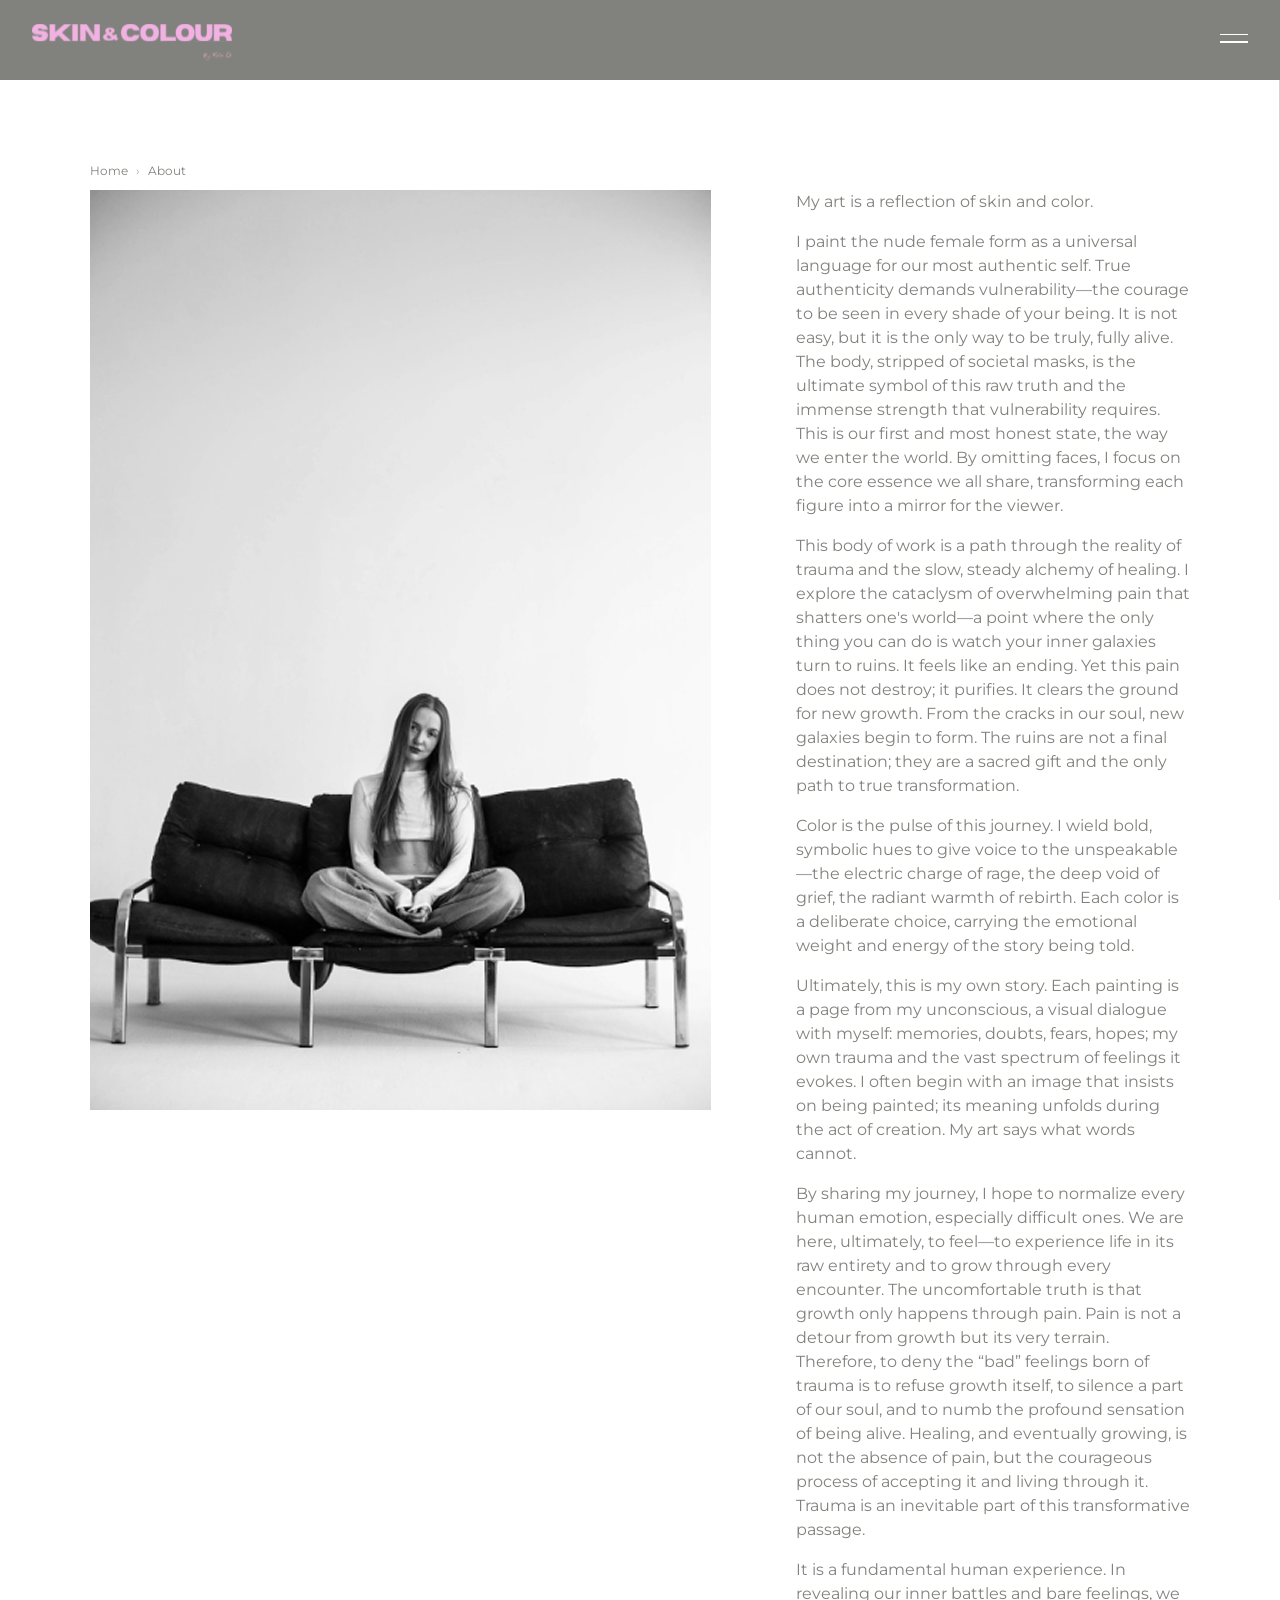
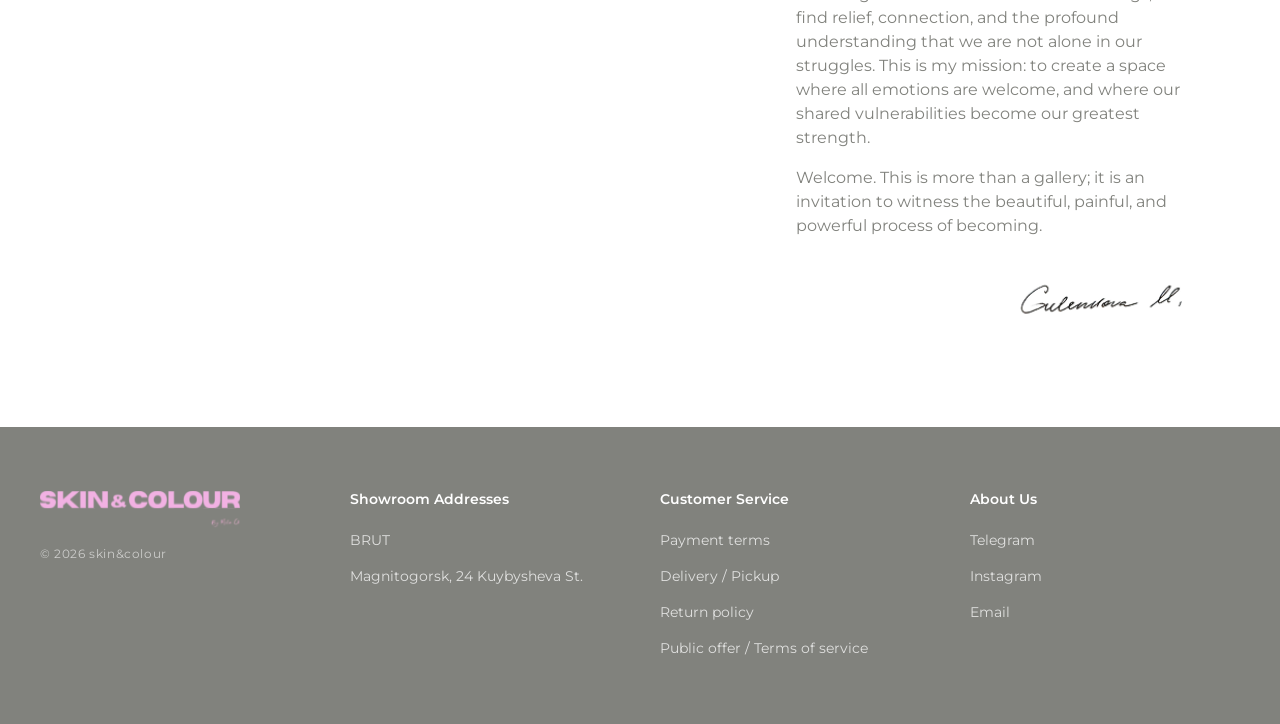
==== about.html @ 5b5ee3be "first commit" ====
<!doctype html>
<html lang="pt-BR">
  <head>
    <meta charset="UTF-8" />
    <meta name="viewport" content="width=device-width, initial-scale=1.0" />
    <title>About — Mila | Skin &amp; Colour</title>
    <meta
      name="description"
      content="Conheça a história e a visão por trás da Mila — Skin &amp; Colour."
    />

    <!-- Fonts -->
    <link rel="preconnect" href="https://fonts.googleapis.com" />
    <link rel="preconnect" href="https://fonts.gstatic.com" crossorigin />
    <link
      href="https://fonts.googleapis.com/css2?family=Montserrat:ital,wght@0,300;0,400;0,500;0,600;0,700;0,800;1,400&display=swap"
      rel="stylesheet"
    />

    <!-- Styles -->
    <link rel="stylesheet" href="assets/css/main.css" />
  </head>
  <body>
    <!-- Barra de fundo cinza (sempre visível em páginas internas) -->
    <div class="header__bg" aria-hidden="true"></div>

    <!-- ===== HEADER ===== -->
    <header class="header" role="banner">
      <a
        class="header__logo"
        href="index.html"
        aria-label="Mila — página inicial"
      >
        <img src="assets/img/logo.svg" alt="Mila — Skin &amp; Colour" />
      </a>

      <button
        class="header__menu-toggle"
        aria-label="Abrir menu"
        aria-expanded="false"
        aria-controls="nav-drawer"
      >
        <span></span>
        <span></span>
      </button>
    </header>

    <!-- Overlay escuro atrás do drawer -->
    <div class="nav-overlay" aria-hidden="true"></div>

    <!-- ===== NAV DRAWER ===== -->
    <nav class="nav-drawer" id="nav-drawer" aria-label="Menu principal">
      <button class="nav-drawer__close" aria-label="Fechar menu"></button>

      <ul class="nav-drawer__nav" role="list">
        <li><a class="nav-drawer__link" href="index.html">Home</a></li>
        <li><a class="nav-drawer__link" href="shop.html">Shop</a></li>
        <li><a class="nav-drawer__link" href="gallery.html">Gallery</a></li>
        <li>
          <a class="nav-drawer__link" href="about.html" aria-current="page"
            >About</a
          >
        </li>
        <li><a class="nav-drawer__link" href="contact.html">Contact</a></li>
      </ul>
    </nav>

    <main class="about-page">
      <!-- Grid: foto + texto -->
      <div class="about-page__grid">
        <!-- Coluna da foto -->
        <div class="about-page__photo-col">
          <!-- Breadcrumb -->
          <nav class="breadcrumb" aria-label="Breadcrumb">
            <a class="breadcrumb__link" href="index.html">Home</a>
            <span class="breadcrumb__sep" aria-hidden="true">›</span>
            <span class="breadcrumb__current" aria-current="page">About</span>
          </nav>
          <div class="about-page__photo-wrap">
            <img
              class="about-page__photo"
              src="assets/img/mila.png"
              alt="Retrato em preto e branco de mulher posando em ambiente interno"
              loading="eager"
              fetchpriority="high"
            />
          </div>
        </div>

        <!-- Coluna do texto -->
        <div class="about-page__text-col">
          <p class="”about-page__body”">
            My art is a reflection of skin and color.
          </p>

          <p class="”about-page__body”">
            I paint the nude female form as a universal language for our most
            authentic self. True authenticity demands vulnerability—the courage
            to be seen in every shade of your being. It is not easy, but it is
            the only way to be truly, fully alive. The body, stripped of
            societal masks, is the ultimate symbol of this raw truth and the
            immense strength that vulnerability requires. This is our first and
            most honest state, the way we enter the world. By omitting faces, I
            focus on the core essence we all share, transforming each figure
            into a mirror for the viewer.
          </p>

          <p class="”about-page__body”">
            This body of work is a path through the reality of trauma and the
            slow, steady alchemy of healing. I explore the cataclysm of
            overwhelming pain that shatters one's world—a point where the only
            thing you can do is watch your inner galaxies turn to ruins. It
            feels like an ending. Yet this pain does not destroy; it purifies.
            It clears the ground for new growth. From the cracks in our soul,
            new galaxies begin to form. The ruins are not a final destination;
            they are a sacred gift and the only path to true transformation.
          </p>

          <p class="”about-page__body”">
            Color is the pulse of this journey. I wield bold, symbolic hues to
            give voice to the unspeakable—the electric charge of rage, the deep
            void of grief, the radiant warmth of rebirth. Each color is a
            deliberate choice, carrying the emotional weight and energy of the
            story being told.
          </p>

          <p class="”about-page__body”">
            Ultimately, this is my own story. Each painting is a page from my
            unconscious, a visual dialogue with myself: memories, doubts, fears,
            hopes; my own trauma and the vast spectrum of feelings it evokes. I
            often begin with an image that insists on being painted; its meaning
            unfolds during the act of creation. My art says what words cannot.
          </p>

          <p class="”about-page__body”">
            By sharing my journey, I hope to normalize every human emotion,
            especially difficult ones. We are here, ultimately, to feel—to
            experience life in its raw entirety and to grow through every
            encounter. The uncomfortable truth is that growth only happens
            through pain. Pain is not a detour from growth but its very terrain.
            Therefore, to deny the “bad” feelings born of trauma is to refuse
            growth itself, to silence a part of our soul, and to numb the
            profound sensation of being alive. Healing, and eventually growing,
            is not the absence of pain, but the courageous process of accepting
            it and living through it. Trauma is an inevitable part of this
            transformative passage.
          </p>

          <p class="”about-page__body”">
            It is a fundamental human experience. In revealing our inner battles
            and bare feelings, we find relief, connection, and the profound
            understanding that we are not alone in our struggles. This is my
            mission: to create a space where all emotions are welcome, and where
            our shared vulnerabilities become our greatest strength.
          </p>

          <p class="”about-page__body”">
            Welcome. This is more than a gallery; it is an invitation to witness
            the beautiful, painful, and powerful process of becoming.
          </p>

          <img
            class="about-page__signature"
            src="assets/img/assignature.png"
            alt="Assinatura"
            loading="lazy"
          />
        </div>
      </div>
    </main>

    <!-- ===== FOOTER ===== -->
    <footer class="footer" role="contentinfo">
      <!-- Coluna 1: Logo + copyright -->
      <div class="footer__brand">
        <a
          class="footer__logo"
          href="index.html"
          aria-label="Mila — página inicial"
        >
          <img src="assets/img/logo.svg" alt="Mila — Skin &amp; Colour" />
        </a>
        <p class="footer__copy">&copy; 2026 skin&amp;colour</p>
      </div>

      <!-- Coluna 2: Showroom -->
      <div class="footer__col">
        <h3 class="footer__col-title">Showroom Addresses</h3>
        <ul class="footer__col-list" role="list">
          <li><a class="footer__link" href="#">BRUT</a></li>
          <li>
            <a class="footer__link" href="#">Magnitogorsk, 24 Kuybysheva St.</a>
          </li>
        </ul>
      </div>

      <!-- Coluna 3: Customer Service -->
      <div class="footer__col">
        <h3 class="footer__col-title">Customer Service</h3>
        <ul class="footer__col-list" role="list">
          <li><a class="footer__link" href="#">Payment terms</a></li>
          <li><a class="footer__link" href="#">Delivery / Pickup</a></li>
          <li><a class="footer__link" href="#">Return policy</a></li>
          <li>
            <a class="footer__link" href="#">Public offer / Terms of service</a>
          </li>
        </ul>
      </div>

      <!-- Coluna 4: About Us -->
      <div class="footer__col">
        <h3 class="footer__col-title">About Us</h3>
        <ul class="footer__col-list" role="list">
          <li><a class="footer__link" href="#">Telegram</a></li>
          <li><a class="footer__link" href="#">Instagram</a></li>
          <li><a class="footer__link" href="#">Email</a></li>
        </ul>
      </div>
    </footer>

    <!-- Scripts -->
    <script src="assets/js/components/header.js"></script>
    <script>
      // Página interna: header sempre no estado compacto
      (function () {
        var header = document.querySelector(".header");
        var headerBg = document.querySelector(".header__bg");
        function forceScrolled() {
          if (header) header.classList.add("header--scrolled");
          if (headerBg) headerBg.classList.add("is-visible");
        }
        forceScrolled();
        window.addEventListener("scroll", forceScrolled, { passive: true });
      })();
    </script>
    <script src="assets/js/main.js"></script>
  </body>
</html>
---- assets/css/main.css ----
@import url('https://fonts.googleapis.com/css2?family=Montserrat:ital,wght@0,300;0,400;0,500;0,600;0,700;0,800;1,400&display=swap');

@import 'variables.css';
@import 'reset.css';
@import 'typography.css';
@import 'buttons.css';

@import 'components/header.css';
@import 'components/hero.css';
@import 'components/shop.css';
@import 'components/gallery.css';
@import 'components/about.css';
@import 'components/footer.css';

@import 'pages/about-page.css';
@import 'pages/gallery-page.css';
@import 'pages/shop-page.css';
@import 'pages/product-page.css';
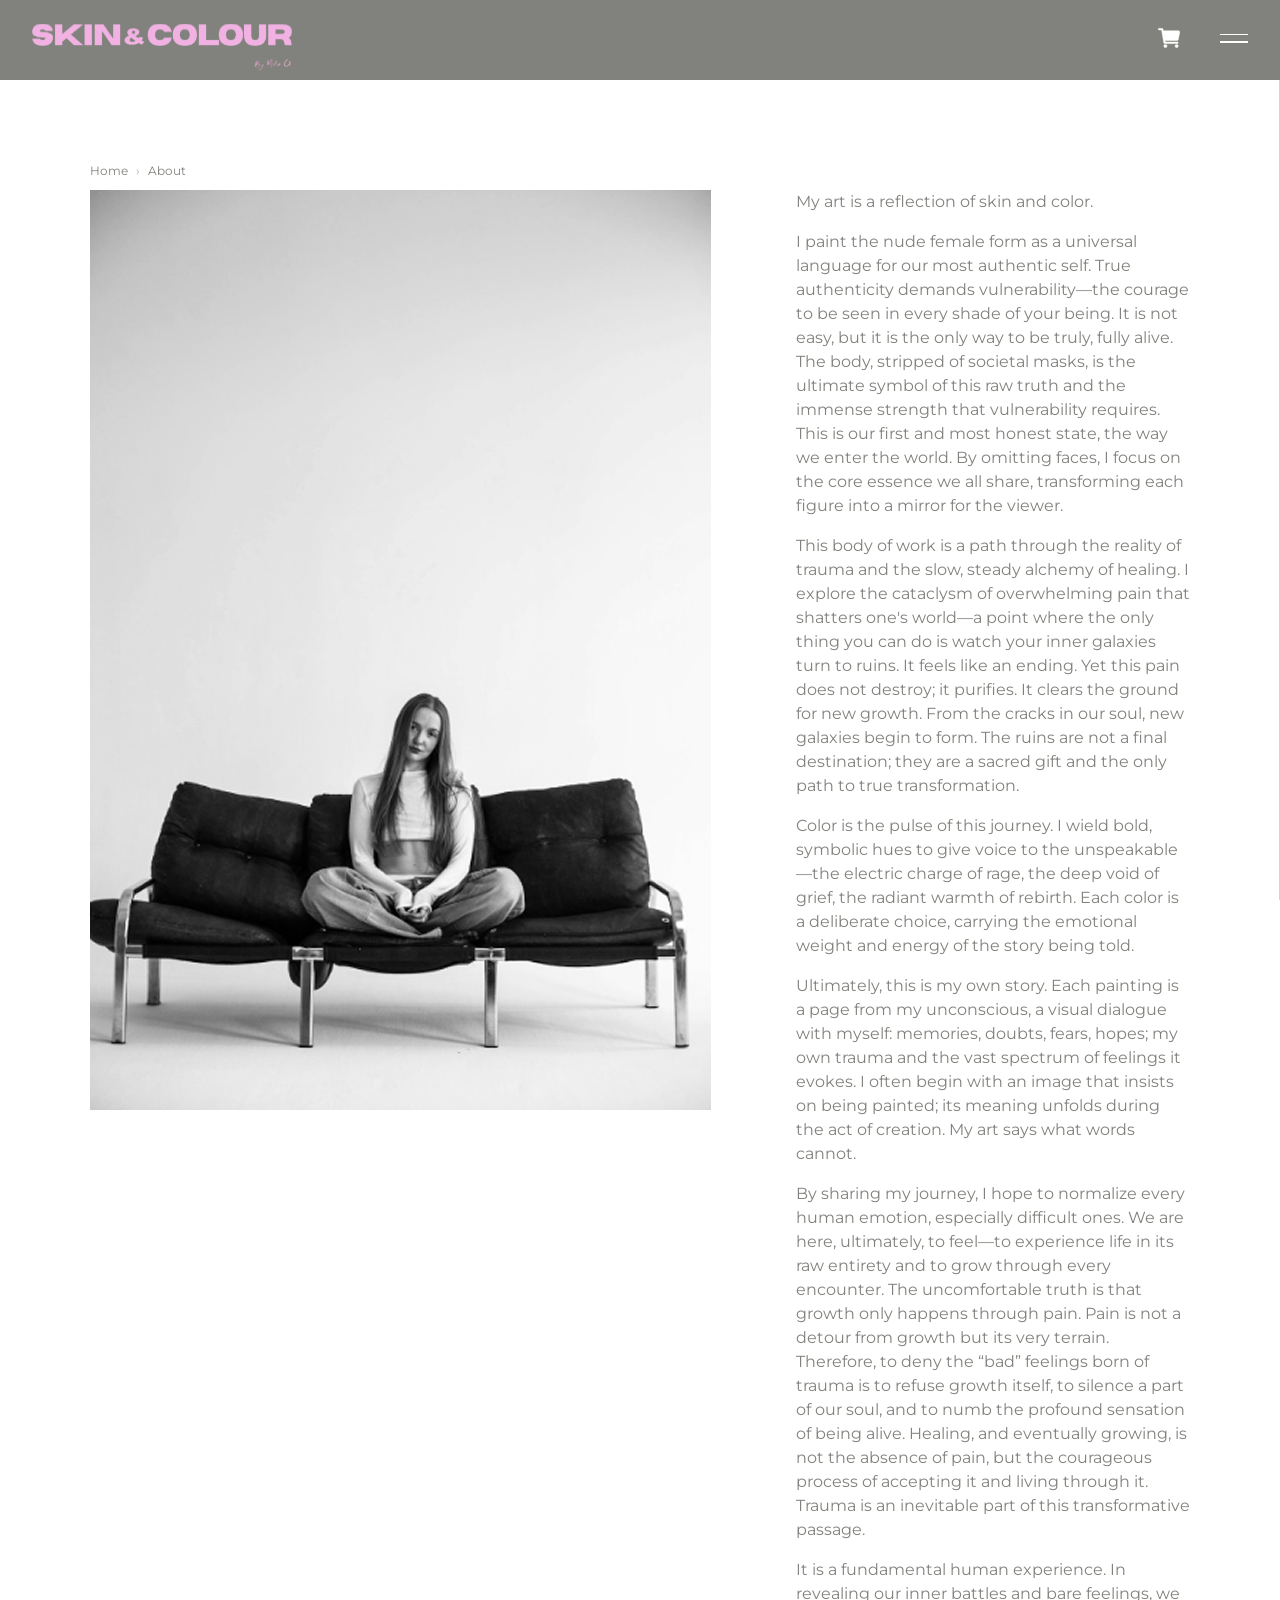
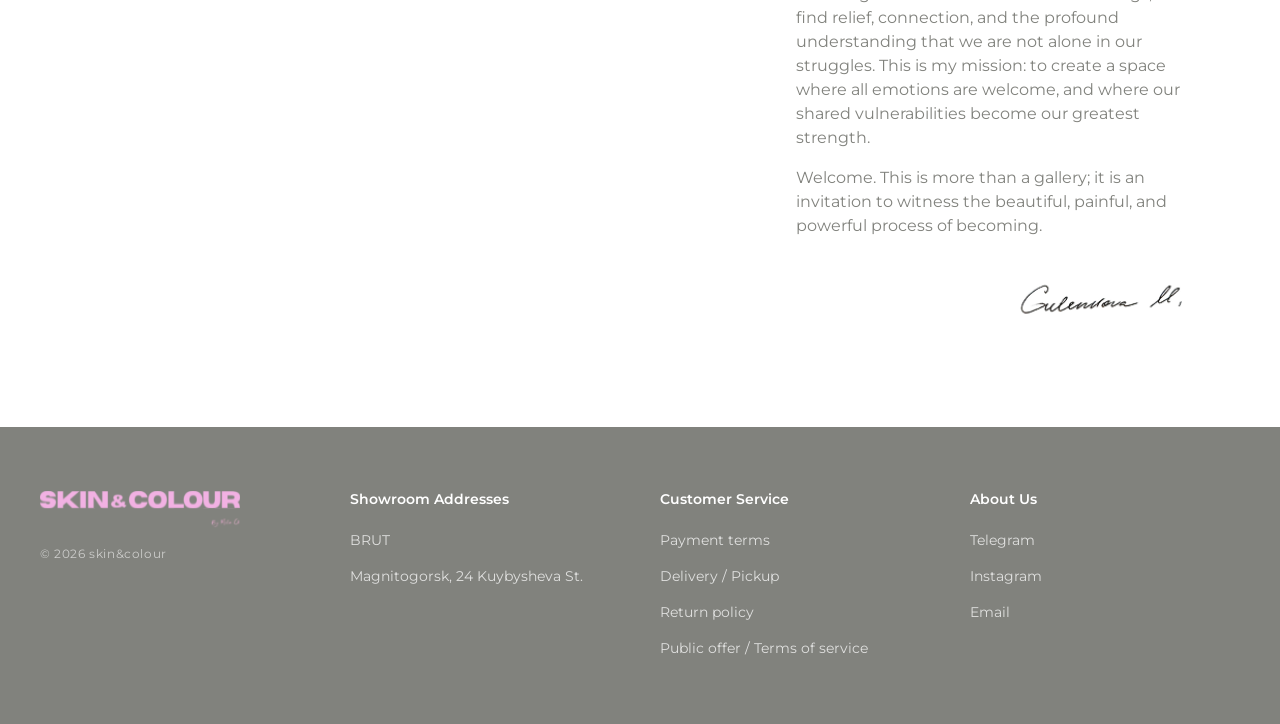
==== commit ec6bf686: "feat: responsive version" ====
--- a/about.html
+++ b/about.html
@@ -34,15 +34,20 @@
         <img src="assets/img/logo.svg" alt="Mila — Skin &amp; Colour" />
       </a>
 
-      <button
-        class="header__menu-toggle"
-        aria-label="Abrir menu"
-        aria-expanded="false"
-        aria-controls="nav-drawer"
-      >
-        <span></span>
-        <span></span>
-      </button>
+      <div class="header__actions">
+        <button class="header__cart" aria-label="Carrinho de compras">
+          <img src="assets/img/cart.svg" alt="Carrinho" />
+        </button>
+        <button
+          class="header__menu-toggle"
+          aria-label="Abrir menu"
+          aria-expanded="false"
+          aria-controls="nav-drawer"
+        >
+          <span></span>
+          <span></span>
+        </button>
+      </div>
     </header>
 
     <!-- Overlay escuro atrás do drawer -->
@@ -89,11 +94,11 @@
 
         <!-- Coluna do texto -->
         <div class="about-page__text-col">
-          <p class="”about-page__body”">
+          <p class=”about-page__body”>
             My art is a reflection of skin and color.
           </p>
 
-          <p class="”about-page__body”">
+          <p class=”about-page__body”>
             I paint the nude female form as a universal language for our most
             authentic self. True authenticity demands vulnerability—the courage
             to be seen in every shade of your being. It is not easy, but it is
@@ -105,7 +110,7 @@
             into a mirror for the viewer.
           </p>
 
-          <p class="”about-page__body”">
+          <p class=”about-page__body”>
             This body of work is a path through the reality of trauma and the
             slow, steady alchemy of healing. I explore the cataclysm of
             overwhelming pain that shatters one's world—a point where the only
@@ -116,7 +121,7 @@
             they are a sacred gift and the only path to true transformation.
           </p>
 
-          <p class="”about-page__body”">
+          <p class=”about-page__body”>
             Color is the pulse of this journey. I wield bold, symbolic hues to
             give voice to the unspeakable—the electric charge of rage, the deep
             void of grief, the radiant warmth of rebirth. Each color is a
@@ -124,7 +129,7 @@
             story being told.
           </p>
 
-          <p class="”about-page__body”">
+          <p class=”about-page__body”>
             Ultimately, this is my own story. Each painting is a page from my
             unconscious, a visual dialogue with myself: memories, doubts, fears,
             hopes; my own trauma and the vast spectrum of feelings it evokes. I
@@ -132,7 +137,7 @@
             unfolds during the act of creation. My art says what words cannot.
           </p>
 
-          <p class="”about-page__body”">
+          <p class=”about-page__body”>
             By sharing my journey, I hope to normalize every human emotion,
             especially difficult ones. We are here, ultimately, to feel—to
             experience life in its raw entirety and to grow through every
@@ -146,7 +151,7 @@
             transformative passage.
           </p>
 
-          <p class="”about-page__body”">
+          <p class=”about-page__body”>
             It is a fundamental human experience. In revealing our inner battles
             and bare feelings, we find relief, connection, and the profound
             understanding that we are not alone in our struggles. This is my
@@ -154,7 +159,7 @@
             our shared vulnerabilities become our greatest strength.
           </p>
 
-          <p class="”about-page__body”">
+          <p class=”about-page__body”>
             Welcome. This is more than a gallery; it is an invitation to witness
             the beautiful, painful, and powerful process of becoming.
           </p>
@@ -187,9 +192,9 @@
       <div class="footer__col">
         <h3 class="footer__col-title">Showroom Addresses</h3>
         <ul class="footer__col-list" role="list">
-          <li><a class="footer__link" href="#">BRUT</a></li>
+          <li><span class="footer__link">BRUT</span></li>
           <li>
-            <a class="footer__link" href="#">Magnitogorsk, 24 Kuybysheva St.</a>
+            <span class="footer__link">Magnitogorsk, 24 Kuybysheva St.</span>
           </li>
         </ul>
       </div>
--- a/assets/css/main.css
+++ b/assets/css/main.css
@@ -16,3 +16,5 @@
 @import 'pages/gallery-page.css';
 @import 'pages/shop-page.css';
 @import 'pages/product-page.css';
+@import 'pages/shipping-page.css';
+@import 'pages/contact-page.css';
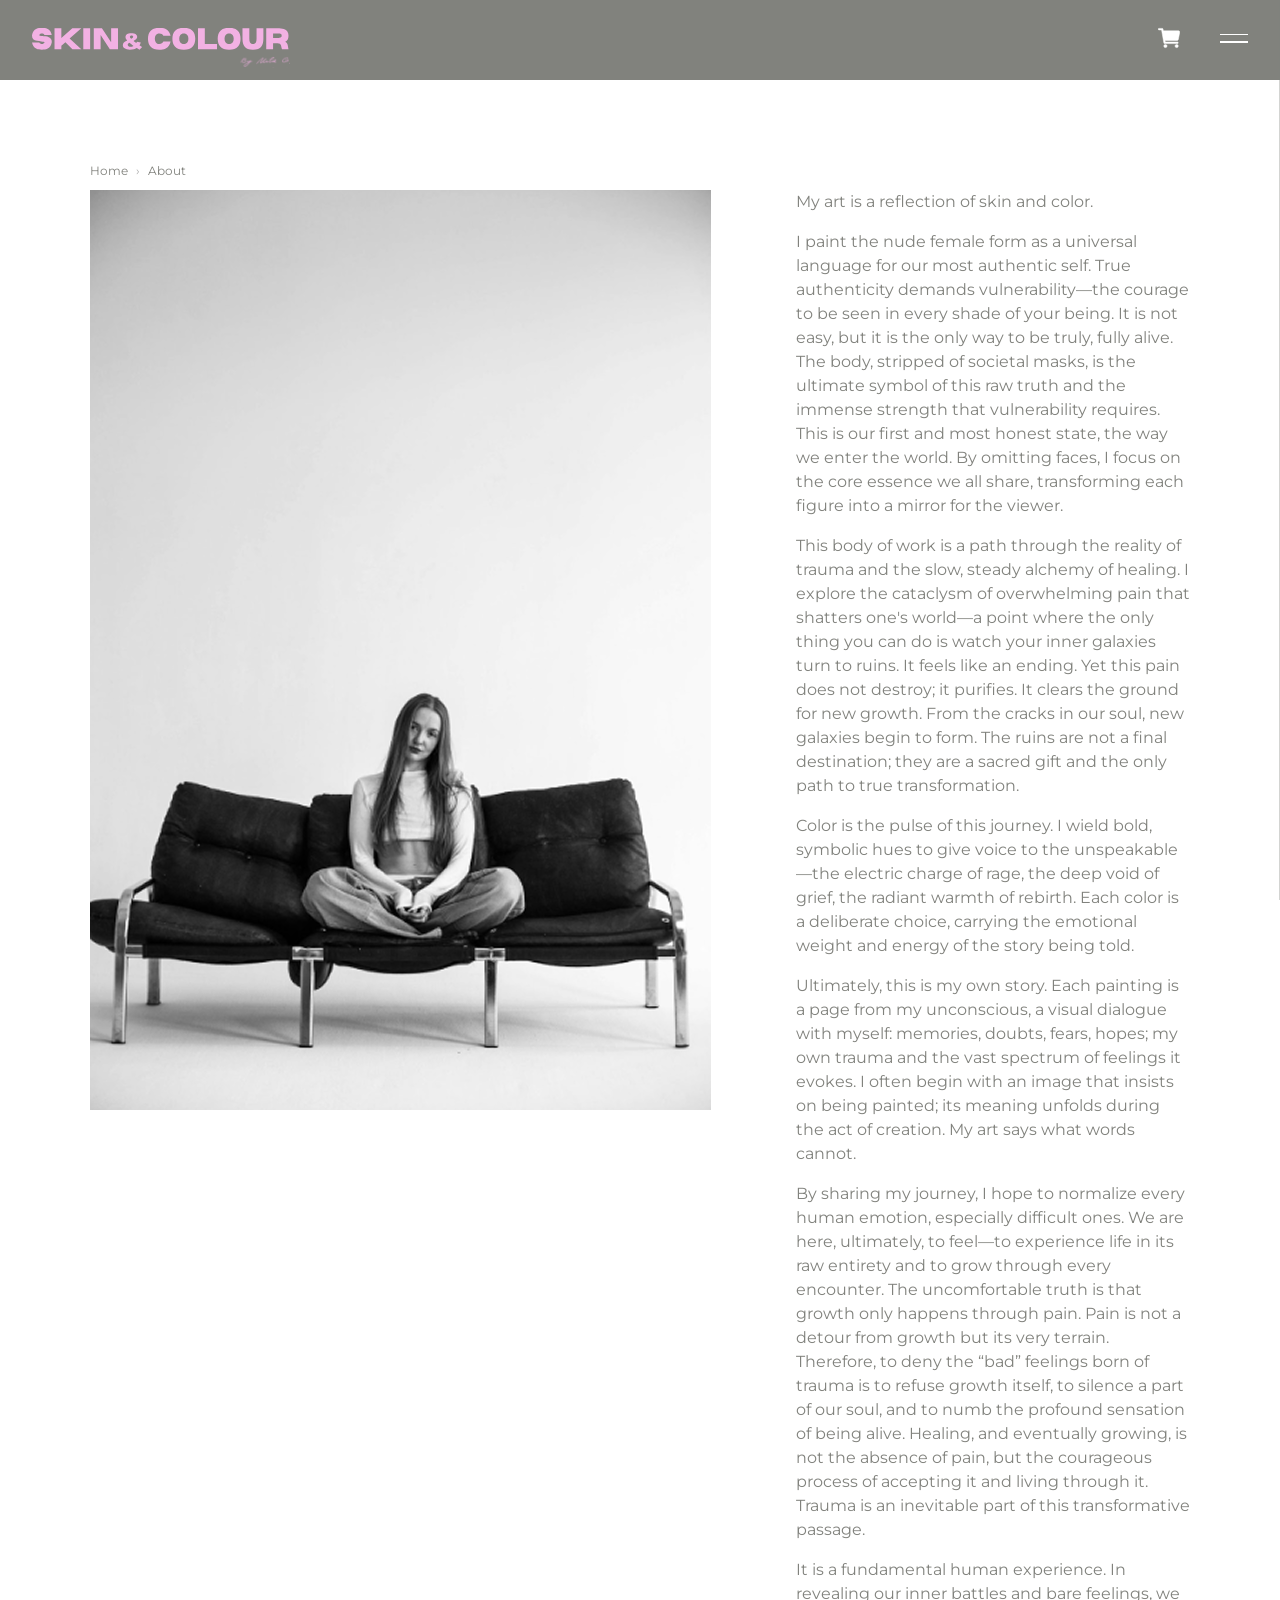
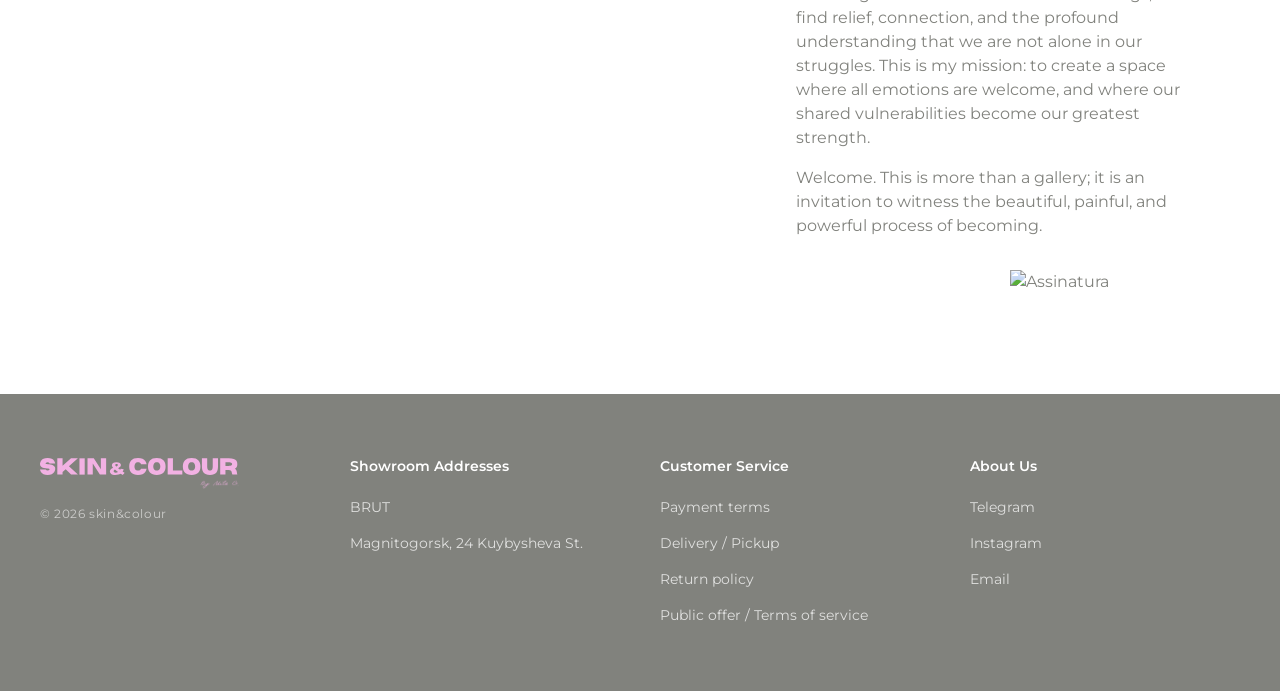
==== commit 757c1e46: "feat: atualizacao home page" ====
--- a/about.html
+++ b/about.html
@@ -31,7 +31,7 @@
         href="index.html"
         aria-label="Mila — página inicial"
       >
-        <img src="assets/img/logo.svg" alt="Mila — Skin &amp; Colour" />
+        <img src="assets/img/logomila.svg" alt="Mila — Skin &amp; Colour" />
       </a>
 
       <div class="header__actions">
@@ -183,7 +183,7 @@
           href="index.html"
           aria-label="Mila — página inicial"
         >
-          <img src="assets/img/logo.svg" alt="Mila — Skin &amp; Colour" />
+          <img src="assets/img/logomila.svg" alt="Mila — Skin &amp; Colour" />
         </a>
         <p class="footer__copy">&copy; 2026 skin&amp;colour</p>
       </div>
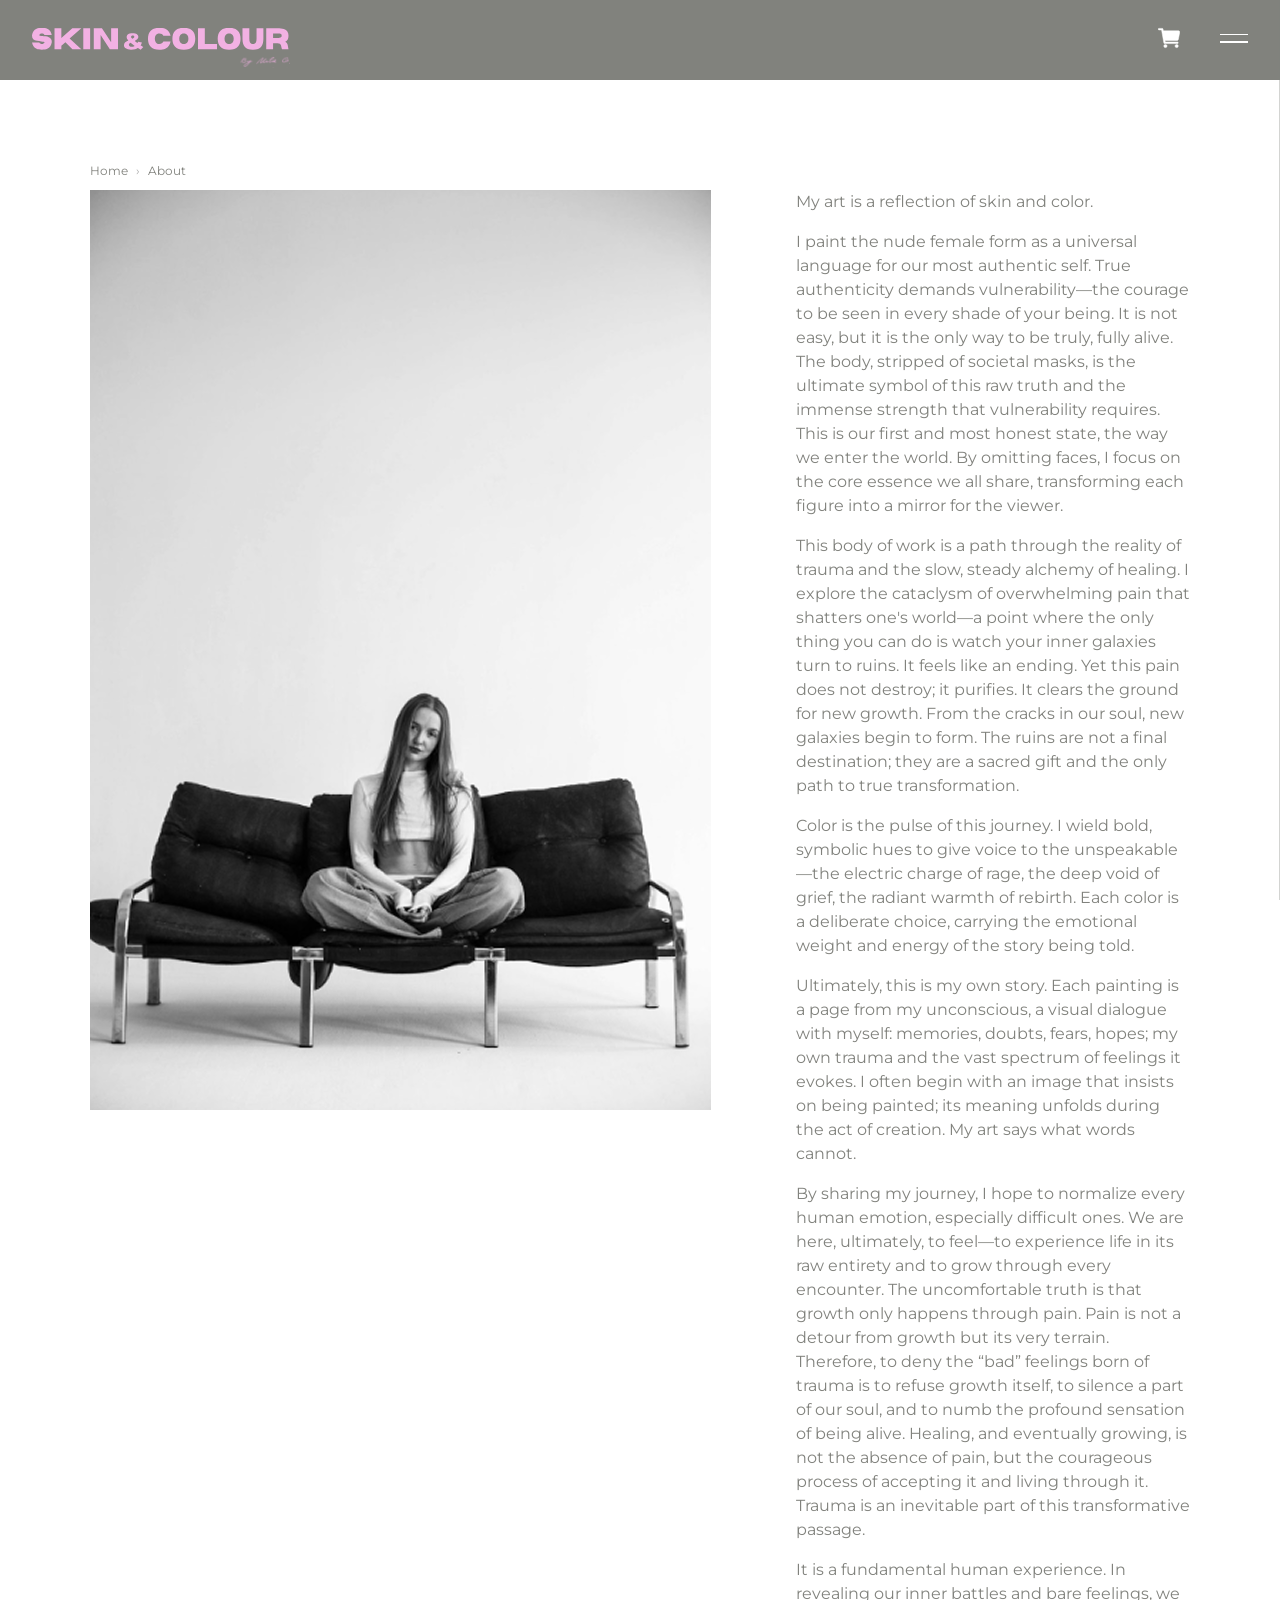
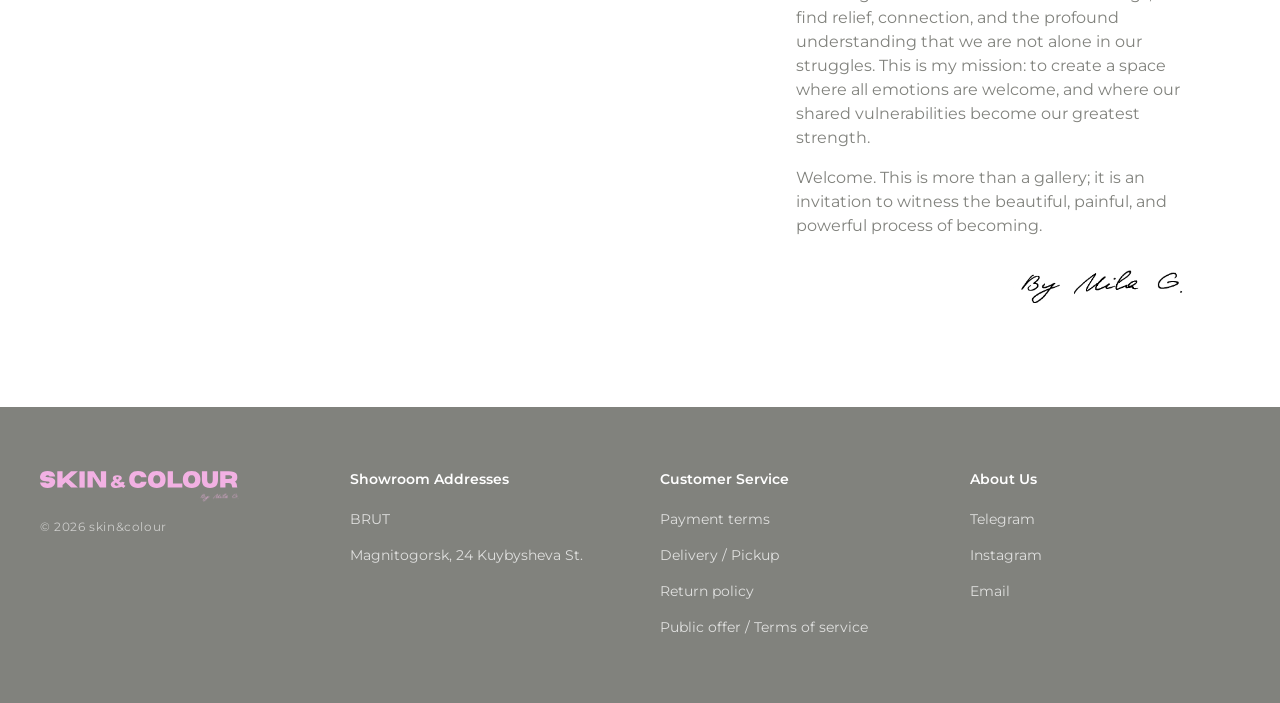
==== commit 3d97f3d7: "feat: shop single photos" ====
--- a/about.html
+++ b/about.html
@@ -166,7 +166,7 @@
 
           <img
             class="about-page__signature"
-            src="assets/img/assignature.png"
+            src="assets/img/signature_black.svg"
             alt="Assinatura"
             loading="lazy"
           />
@@ -204,7 +204,7 @@
         <h3 class="footer__col-title">Customer Service</h3>
         <ul class="footer__col-list" role="list">
           <li><a class="footer__link" href="#">Payment terms</a></li>
-          <li><a class="footer__link" href="#">Delivery / Pickup</a></li>
+          <li><a class="footer__link" href="shipping.html">Delivery / Pickup</a></li>
           <li><a class="footer__link" href="#">Return policy</a></li>
           <li>
             <a class="footer__link" href="#">Public offer / Terms of service</a>
